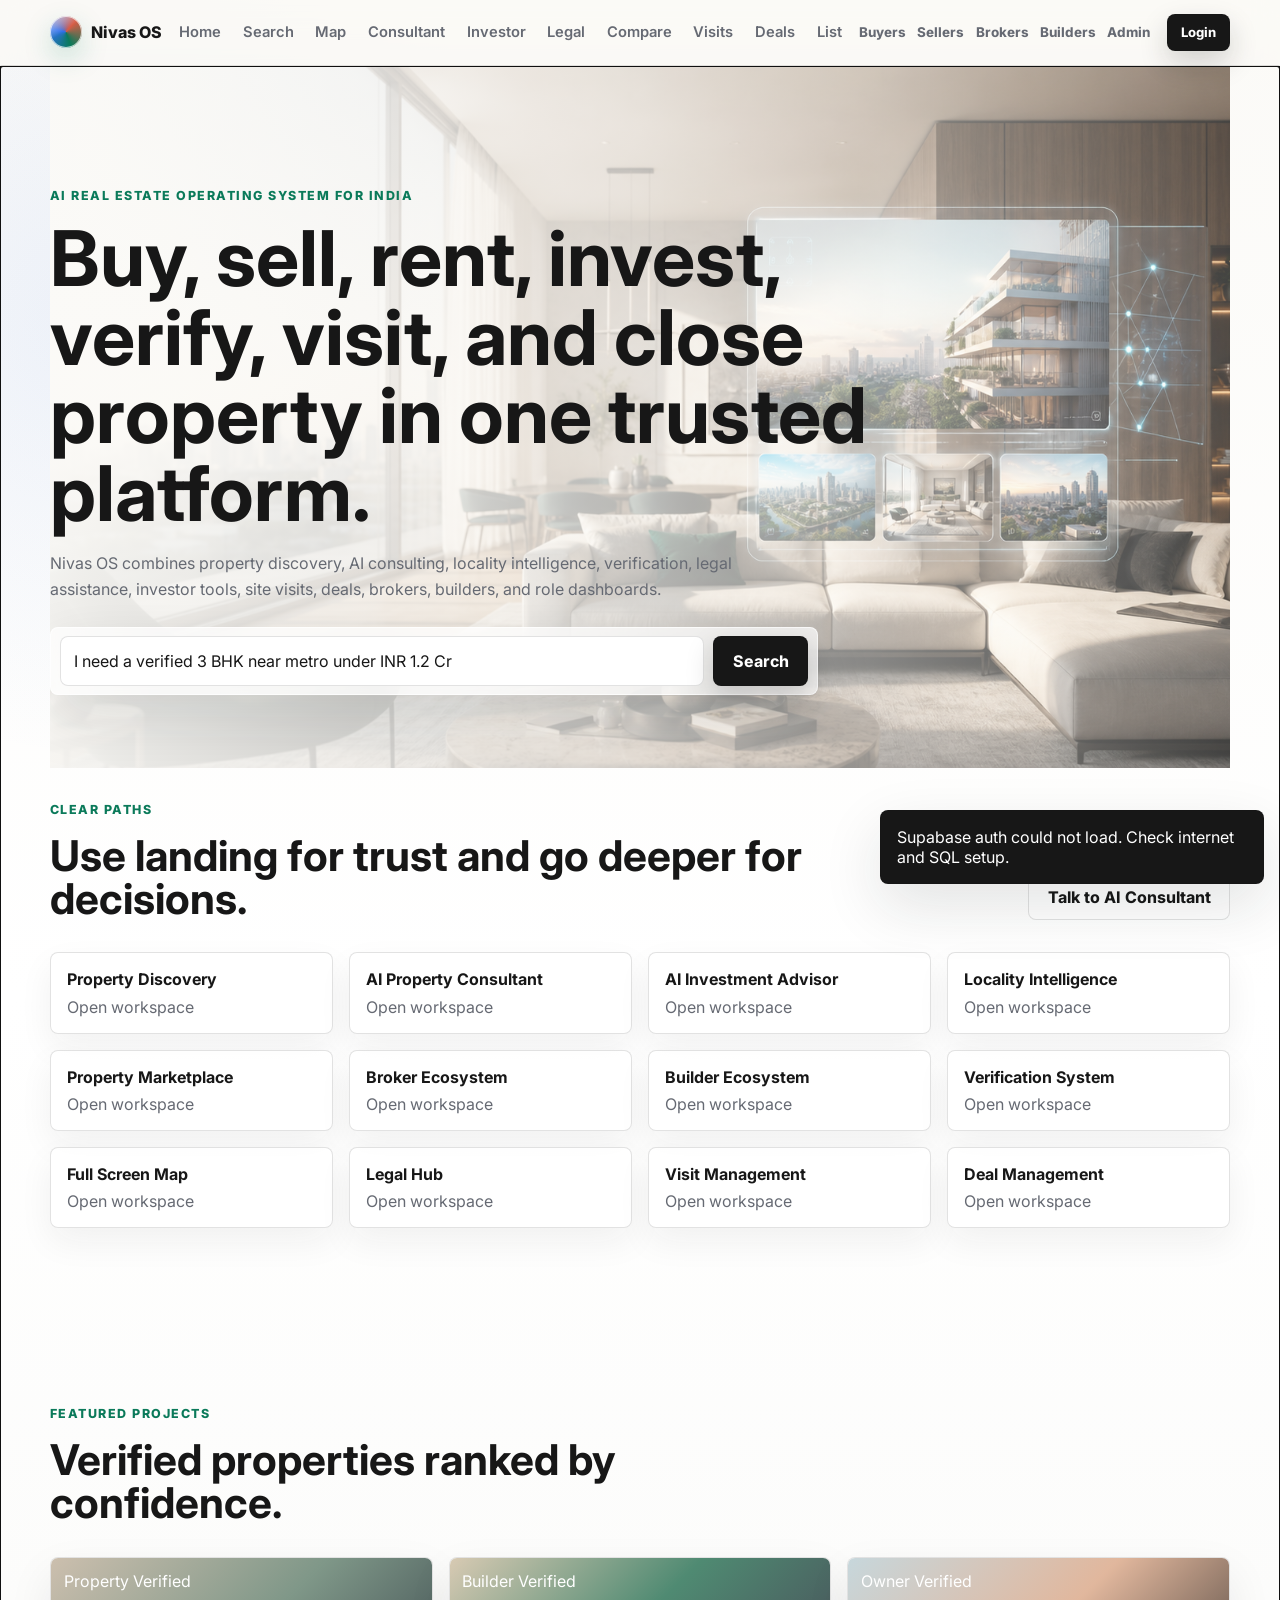
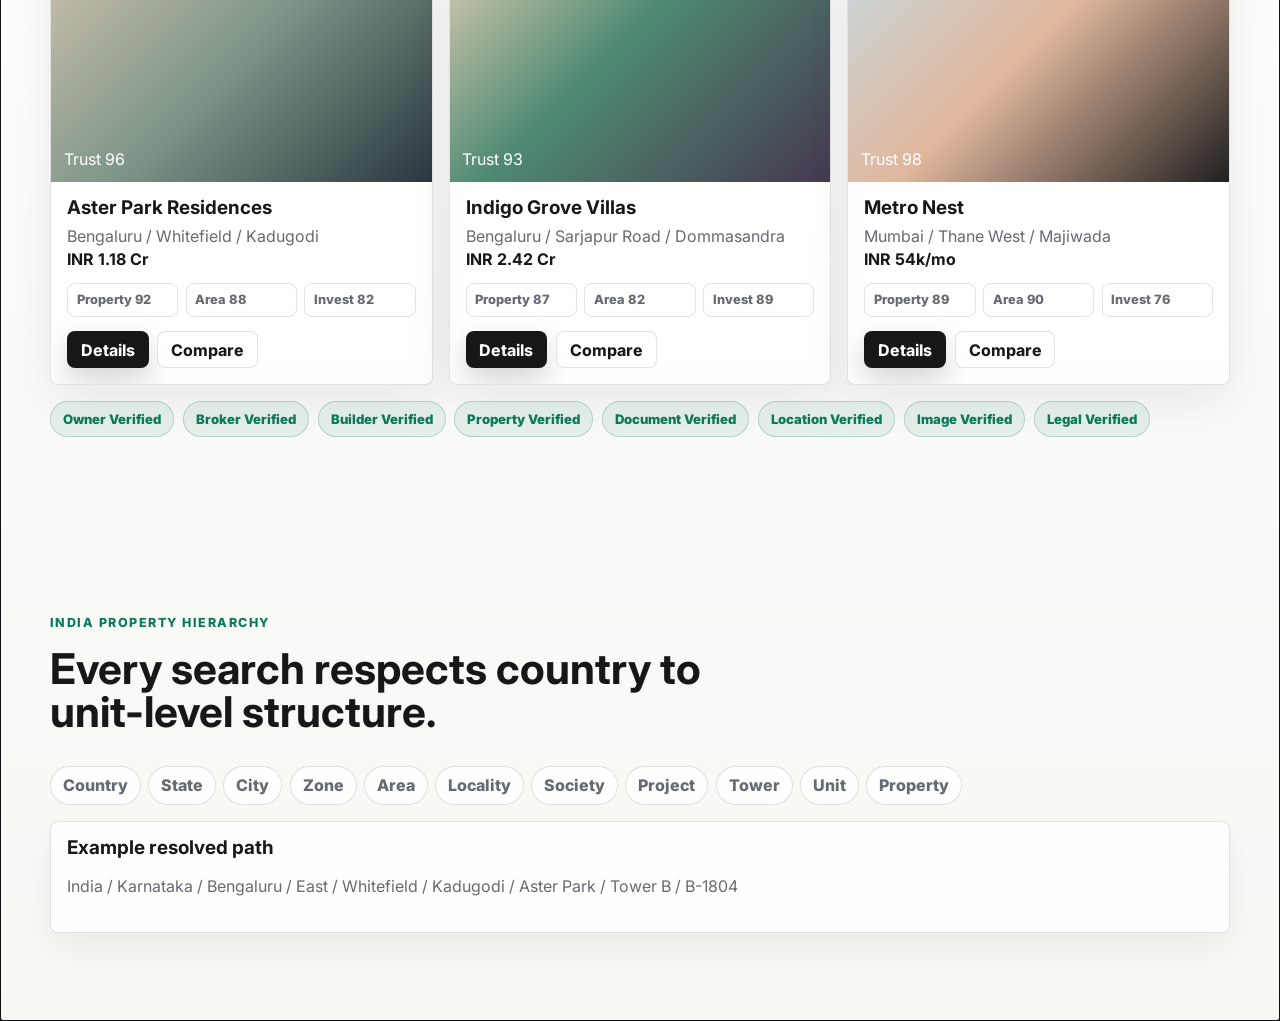
==== index.html @ 0a519613 "Build Nivas OS MVP" ====
<!doctype html>
<html lang="en">
  <head>
    <meta charset="UTF-8" />
    <meta name="viewport" content="width=device-width, initial-scale=1.0" />
    <meta
      name="description"
      content="Nivas OS is an AI-powered real estate operating system for India covering discovery, consulting, investment, verification, legal, visits, and deals."
    />
    <title>Nivas OS | AI Real Estate Operating System</title>
    <link rel="preconnect" href="https://fonts.googleapis.com" />
    <link rel="preconnect" href="https://fonts.gstatic.com" crossorigin />
    <link
      href="https://fonts.googleapis.com/css2?family=Inter:wght@400;500;600;700;800&display=swap"
      rel="stylesheet"
    />
    <link rel="stylesheet" href="/styles.css" />
  </head>
  <body>
    <a class="skip-link" href="#app">Skip to content</a>
    <div id="shell"></div>
    <main id="app" tabindex="-1"></main>
    <div id="drawer-root"></div>
    <script src="/app.js"></script>
  </body>
</html>
---- styles.css ----
:root {
  color-scheme: light;
  --ink: #171717;
  --muted: #666a73;
  --soft: #f6f4ef;
  --panel: rgba(255, 255, 255, 0.88);
  --line: rgba(23, 23, 23, 0.12);
  --line-strong: rgba(23, 23, 23, 0.2);
  --emerald: #0b7a5a;
  --blue: #2f6fed;
  --coral: #d95c45;
  --gold: #aa7a23;
  --plum: #6b5278;
  --shadow: 0 22px 60px rgba(27, 30, 37, 0.12);
  --radius: 8px;
  --max: 1180px;
}

* {
  box-sizing: border-box;
}

html {
  scroll-behavior: smooth;
}

body {
  margin: 0;
  font-family: Inter, ui-sans-serif, system-ui, -apple-system, BlinkMacSystemFont, "Segoe UI", sans-serif;
  color: var(--ink);
  background:
    radial-gradient(circle at 8% 12%, rgba(47, 111, 237, 0.08), transparent 28rem),
    linear-gradient(180deg, #fbfaf7 0%, #ffffff 38%, #f7f7f4 100%);
}

body.drawer-open {
  overflow: hidden;
}

button,
input,
textarea {
  font: inherit;
}

button,
a {
  -webkit-tap-highlight-color: transparent;
}

button {
  cursor: pointer;
}

a {
  color: inherit;
  text-decoration: none;
}

img {
  display: block;
  max-width: 100%;
}

.skip-link {
  position: fixed;
  left: 1rem;
  top: 1rem;
  z-index: 100;
  transform: translateY(-160%);
  background: var(--ink);
  color: #fff;
  padding: 0.75rem 1rem;
  border-radius: var(--radius);
}

.skip-link:focus {
  transform: translateY(0);
}

.site-header {
  position: sticky;
  top: 0;
  z-index: 50;
  display: flex;
  align-items: center;
  justify-content: space-between;
  gap: 1rem;
  padding: 0.85rem max(1.25rem, calc((100% - var(--max)) / 2));
  backdrop-filter: blur(20px);
  background: rgba(251, 250, 247, 0.78);
  border-bottom: 1px solid transparent;
  transition: border-color 180ms ease, background 180ms ease;
}

.site-header[data-elevated="true"] {
  border-bottom-color: var(--line);
  background: rgba(251, 250, 247, 0.94);
}

.brand {
  display: inline-flex;
  align-items: center;
  gap: 0.55rem;
  font-weight: 800;
  letter-spacing: 0;
}

.brand-mark {
  width: 2rem;
  height: 2rem;
  border-radius: 50%;
  background:
    linear-gradient(145deg, rgba(255, 255, 255, 0.7), transparent 46%),
    conic-gradient(from 160deg, var(--emerald), var(--blue), var(--coral), var(--emerald));
  box-shadow: inset 0 0 0 1px rgba(255, 255, 255, 0.7), 0 10px 28px rgba(11, 122, 90, 0.22);
}

.nav-links {
  display: flex;
  align-items: center;
  gap: 1.35rem;
  color: var(--muted);
  font-size: 0.92rem;
  font-weight: 600;
}

.nav-links a {
  transition: color 160ms ease;
}

.nav-links a:hover,
.nav-links a:focus-visible {
  color: var(--ink);
}

.header-actions {
  display: flex;
  align-items: center;
  gap: 0.65rem;
}

.button,
.icon-button,
.segmented button,
.role-tabs button,
.search-chips button {
  border: 1px solid var(--line);
  transition: transform 160ms ease, box-shadow 160ms ease, border-color 160ms ease, background 160ms ease;
}

.button {
  display: inline-flex;
  align-items: center;
  justify-content: center;
  min-height: 2.9rem;
  padding: 0 1.15rem;
  border-radius: var(--radius);
  background: var(--ink);
  color: #fff;
  font-weight: 750;
  white-space: nowrap;
  box-shadow: 0 12px 28px rgba(23, 23, 23, 0.18);
}

.button:hover,
.button:focus-visible {
  transform: translateY(-1px);
  box-shadow: 0 16px 36px rgba(23, 23, 23, 0.22);
}

.button.ghost {
  background: rgba(255, 255, 255, 0.72);
  color: var(--ink);
  box-shadow: none;
}

.button.compact {
  min-height: 2.45rem;
  padding-inline: 0.9rem;
}

.icon-button {
  display: inline-grid;
  place-items: center;
  width: 2.45rem;
  height: 2.45rem;
  border-radius: 50%;
  background: rgba(255, 255, 255, 0.72);
  color: var(--ink);
  font-size: 1.2rem;
}

.icon-button:hover,
.icon-button:focus-visible {
  border-color: var(--line-strong);
  transform: translateY(-1px);
}

.hero {
  position: relative;
  min-height: 82vh;
  display: flex;
  align-items: center;
  overflow: hidden;
  isolation: isolate;
  padding: 6rem max(1.25rem, calc((100% - var(--max)) / 2)) 4rem;
}

.hero-image,
.hero-overlay {
  position: absolute;
  inset: 0;
  width: 100%;
  height: 100%;
}

.hero-image {
  object-fit: cover;
  z-index: -3;
}

.hero-overlay {
  z-index: -2;
  background:
    linear-gradient(90deg, rgba(251, 250, 247, 0.94) 0%, rgba(251, 250, 247, 0.84) 34%, rgba(251, 250, 247, 0.38) 66%, rgba(251, 250, 247, 0.18) 100%),
    linear-gradient(180deg, rgba(251, 250, 247, 0.25), rgba(251, 250, 247, 0.84));
}

.hero-content {
  width: min(48rem, 100%);
}

.eyebrow {
  margin: 0 0 0.85rem;
  color: var(--emerald);
  font-size: 0.78rem;
  font-weight: 800;
  letter-spacing: 0.12em;
  text-transform: uppercase;
}

h1,
h2,
h3,
p {
  letter-spacing: 0;
}

h1,
h2,
h3 {
  margin: 0;
  line-height: 1.02;
}

h1 {
  max-width: 46rem;
  font-size: 4.65rem;
}

h2 {
  font-size: 2.65rem;
}

h3 {
  font-size: 1.18rem;
}

p {
  line-height: 1.65;
}

.hero-copy {
  max-width: 39rem;
  margin: 1.35rem 0 1.7rem;
  color: #3e4148;
  font-size: 1.12rem;
}

.hero-search {
  width: min(46rem, 100%);
  padding: 0.55rem;
  border: 1px solid rgba(255, 255, 255, 0.74);
  border-radius: var(--radius);
  background: rgba(255, 255, 255, 0.62);
  box-shadow: var(--shadow);
  backdrop-filter: blur(18px);
}

.hero-search label,
.prompt-row label,
.newsletter-form label {
  display: block;
  margin: 0 0 0.45rem;
  color: var(--muted);
  font-size: 0.78rem;
  font-weight: 800;
  text-transform: uppercase;
  letter-spacing: 0.08em;
}

.query-shell {
  display: grid;
  grid-template-columns: auto 1fr auto;
  align-items: center;
  gap: 0.75rem;
  padding: 0.4rem 0.4rem 0.4rem 0.8rem;
  border-radius: calc(var(--radius) - 2px);
  background: rgba(255, 255, 255, 0.9);
}

.query-shell input,
.newsletter-form input {
  width: 100%;
  border: 0;
  outline: 0;
  background: transparent;
  color: var(--ink);
}

.hero-metrics {
  display: flex;
  flex-wrap: wrap;
  gap: 0.75rem;
  margin-top: 1rem;
}

.hero-metrics span {
  padding: 0.58rem 0.72rem;
  border-radius: var(--radius);
  background: rgba(255, 255, 255, 0.68);
  color: var(--muted);
  font-size: 0.88rem;
  backdrop-filter: blur(12px);
}

.hero-metrics strong {
  color: var(--ink);
}

.location-picker,
.place-shortcuts {
  display: flex;
  flex-wrap: wrap;
  gap: 0.45rem;
}

.location-picker {
  margin-bottom: 0.55rem;
}

.place-shortcuts {
  margin-top: 0.8rem;
}

.location-picker button,
.place-shortcuts button,
.city-grid button {
  border: 1px solid var(--line);
  border-radius: 999px;
  background: rgba(255, 255, 255, 0.76);
  color: var(--muted);
  min-height: 2.2rem;
  padding: 0.45rem 0.7rem;
  font-weight: 800;
  transition: background 160ms ease, color 160ms ease, border-color 160ms ease, transform 160ms ease;
}

.location-picker button.active,
.location-picker button:hover,
.location-picker button:focus-visible,
.place-shortcuts button:hover,
.place-shortcuts button:focus-visible,
.city-grid button:hover,
.city-grid button:focus-visible {
  background: var(--ink);
  color: #fff;
  border-color: var(--ink);
  transform: translateY(-1px);
}

.section {
  width: min(var(--max), calc(100% - 2.5rem));
  margin: 0 auto;
  padding: 5.5rem 0;
}

.section-heading {
  max-width: 46rem;
  margin-bottom: 2rem;
}

.section-heading p:not(.eyebrow) {
  color: var(--muted);
  margin: 1rem 0 0;
}

.section-heading.split {
  max-width: none;
  display: flex;
  align-items: end;
  justify-content: space-between;
  gap: 2rem;
}

.section-heading.split > p {
  max-width: 29rem;
}

.ai-workspace,
.map-layout,
.faq-news {
  display: grid;
  grid-template-columns: minmax(0, 1.15fr) minmax(20rem, 0.85fr);
  gap: 1rem;
}

.ai-panel,
.ai-answer,
.score-panel,
.layer-panel,
.newsletter,
.faq,
.role-board {
  border: 1px solid var(--line);
  border-radius: var(--radius);
  background: var(--panel);
  box-shadow: 0 18px 45px rgba(27, 30, 37, 0.08);
  backdrop-filter: blur(18px);
}

.ai-panel {
  padding: 1rem;
}

.prompt-row textarea {
  width: 100%;
  resize: vertical;
  min-height: 8rem;
  border: 1px solid var(--line);
  border-radius: var(--radius);
  background: #fff;
  color: var(--ink);
  padding: 1rem;
  outline: 0;
}

.prompt-row textarea:focus,
.query-shell:focus-within,
.newsletter-form div:focus-within {
  box-shadow: 0 0 0 4px rgba(47, 111, 237, 0.14);
  border-color: rgba(47, 111, 237, 0.46);
}

.prompt-actions,
.search-chips {
  display: flex;
  flex-wrap: wrap;
  gap: 0.65rem;
  margin-top: 0.8rem;
}

.search-chips button {
  border-radius: 999px;
  background: #fff;
  color: var(--muted);
  padding: 0.55rem 0.8rem;
  font-weight: 700;
}

.search-chips button:hover,
.search-chips button:focus-visible {
  color: var(--ink);
  border-color: var(--line-strong);
}

.ai-answer {
  padding: 1.35rem;
  display: flex;
  flex-direction: column;
  justify-content: space-between;
}

.ai-label {
  margin: 0 0 1rem;
  color: var(--blue);
  font-weight: 800;
  font-size: 0.78rem;
  text-transform: uppercase;
}

.ai-answer p:not(.ai-label) {
  color: var(--muted);
}

.confidence-grid,
.property-scores,
.drawer-metrics {
  display: grid;
  grid-template-columns: repeat(3, 1fr);
  gap: 0.6rem;
}

.confidence-grid span,
.property-scores span,
.drawer-metrics span {
  display: grid;
  gap: 0.15rem;
  padding: 0.75rem;
  border: 1px solid var(--line);
  border-radius: var(--radius);
  background: rgba(255, 255, 255, 0.72);
  color: var(--muted);
  font-size: 0.82rem;
}

.confidence-grid strong,
.property-scores strong,
.drawer-metrics strong {
  color: var(--ink);
  font-size: 1.2rem;
}

.segmented,
.role-tabs {
  display: flex;
  flex-wrap: wrap;
  gap: 0.35rem;
  padding: 0.35rem;
  border: 1px solid var(--line);
  border-radius: var(--radius);
  background: rgba(255, 255, 255, 0.7);
}

.segmented button,
.role-tabs button {
  border: 0;
  border-radius: calc(var(--radius) - 2px);
  background: transparent;
  color: var(--muted);
  padding: 0.6rem 0.85rem;
  font-weight: 800;
}

.segmented button.active,
.role-tabs button.active {
  background: var(--ink);
  color: #fff;
}

.property-grid {
  display: grid;
  grid-template-columns: repeat(3, minmax(0, 1fr));
  gap: 1rem;
}

.property-card {
  border: 1px solid var(--line);
  border-radius: var(--radius);
  background: rgba(255, 255, 255, 0.82);
  box-shadow: 0 18px 45px rgba(27, 30, 37, 0.08);
  overflow: hidden;
  transition: transform 180ms ease, box-shadow 180ms ease, border-color 180ms ease;
}

.property-card:hover,
.property-card:focus-within {
  transform: translateY(-3px);
  border-color: rgba(11, 122, 90, 0.32);
  box-shadow: 0 26px 70px rgba(27, 30, 37, 0.13);
}

.property-media {
  min-height: 14rem;
  display: flex;
  flex-direction: column;
  justify-content: space-between;
  padding: 0.8rem;
  color: #fff;
  background:
    linear-gradient(145deg, rgba(23, 23, 23, 0.32), rgba(23, 23, 23, 0.08)),
    var(--media);
  background-size: cover;
  background-position: center;
}

.badge-row,
.property-actions {
  display: flex;
  flex-wrap: wrap;
  gap: 0.45rem;
}

.badge {
  display: inline-flex;
  align-items: center;
  min-height: 1.7rem;
  padding: 0.25rem 0.55rem;
  border-radius: 999px;
  background: rgba(255, 255, 255, 0.84);
  color: var(--ink);
  font-size: 0.72rem;
  font-weight: 800;
}

.property-body {
  padding: 1rem;
}

.property-title {
  display: flex;
  justify-content: space-between;
  gap: 0.75rem;
  align-items: flex-start;
}

.property-title p,
.property-body > p {
  margin: 0.35rem 0 0;
  color: var(--muted);
}

.property-title strong {
  white-space: nowrap;
}

.property-scores {
  margin: 0.9rem 0;
}

.property-actions button {
  flex: 1;
  min-width: 7rem;
}

.mini-button {
  min-height: 2.35rem;
  border: 1px solid var(--line);
  border-radius: var(--radius);
  background: #fff;
  color: var(--ink);
  font-weight: 800;
}

.mini-button.primary {
  background: var(--ink);
  color: #fff;
}

.intelligence-band {
  width: 100%;
  max-width: none;
  padding-inline: max(1.25rem, calc((100% - var(--max)) / 2));
  background: linear-gradient(135deg, #f7f1e7, #eef6f1 48%, #f8f8fb);
}

.intelligence-grid {
  display: grid;
  grid-template-columns: 0.8fr 1.2fr;
  gap: 1rem;
}

.score-panel {
  padding: 1.25rem;
}

.ring {
  width: 10rem;
  height: 10rem;
  display: grid;
  place-items: center;
  margin-bottom: 1rem;
  border-radius: 50%;
  background:
    radial-gradient(circle at center, #fff 0 58%, transparent 59%),
    conic-gradient(var(--emerald) 0 91%, rgba(23, 23, 23, 0.1) 91% 100%);
}

.ring span {
  font-size: 2.5rem;
  font-weight: 850;
}

.ring small {
  margin-top: -3.3rem;
  color: var(--muted);
  font-weight: 700;
}

.score-panel p {
  color: var(--muted);
}

.signal-grid {
  display: grid;
  grid-template-columns: repeat(3, 1fr);
  gap: 0.75rem;
}

.signal {
  min-height: 8rem;
  padding: 1rem;
  border: 1px solid var(--line);
  border-radius: var(--radius);
  background: rgba(255, 255, 255, 0.76);
}

.signal span {
  color: var(--muted);
  font-size: 0.82rem;
  font-weight: 800;
}

.signal strong {
  display: block;
  margin: 0.4rem 0;
  font-size: 1.85rem;
}

.signal small {
  color: var(--muted);
  line-height: 1.45;
}

.map-canvas {
  position: relative;
  min-height: 31rem;
  overflow: hidden;
  border: 1px solid var(--line);
  border-radius: var(--radius);
  background:
    linear-gradient(90deg, rgba(23, 23, 23, 0.08) 1px, transparent 1px) 0 0 / 4rem 4rem,
    linear-gradient(rgba(23, 23, 23, 0.08) 1px, transparent 1px) 0 0 / 4rem 4rem,
    linear-gradient(135deg, #e8eee8, #f9f4e8);
}

.heat {
  position: absolute;
  border-radius: 50%;
  filter: blur(18px);
  opacity: 0.72;
}

.heat-a {
  width: 15rem;
  height: 15rem;
  left: 12%;
  top: 18%;
  background: rgba(47, 111, 237, 0.28);
}

.heat-b {
  width: 18rem;
  height: 18rem;
  right: 10%;
  top: 28%;
  background: rgba(11, 122, 90, 0.28);
}

.heat-c {
  width: 11rem;
  height: 11rem;
  left: 42%;
  bottom: 7%;
  background: rgba(217, 92, 69, 0.22);
}

.map-pin {
  position: absolute;
  left: var(--x);
  top: var(--y);
  transform: translate(-50%, -50%);
  z-index: 3;
  border: 1px solid rgba(255, 255, 255, 0.8);
  border-radius: 999px;
  background: rgba(23, 23, 23, 0.86);
  color: #fff;
  padding: 0.55rem 0.75rem;
  font-weight: 850;
  box-shadow: 0 14px 34px rgba(23, 23, 23, 0.2);
}

.map-pin.active {
  background: var(--emerald);
}

.map-line {
  position: absolute;
  height: 0.34rem;
  border-radius: 999px;
  background: rgba(23, 23, 23, 0.2);
  transform-origin: left center;
}

.line-one {
  width: 62%;
  left: 8%;
  top: 44%;
  transform: rotate(-12deg);
}

.line-two {
  width: 46%;
  left: 36%;
  top: 66%;
  transform: rotate(18deg);
}

.layer-panel {
  padding: 1rem;
}

.layer-toggle {
  display: flex;
  align-items: center;
  justify-content: space-between;
  gap: 0.8rem;
  width: 100%;
  min-height: 3.3rem;
  margin-bottom: 0.6rem;
  border: 1px solid var(--line);
  border-radius: var(--radius);
  background: #fff;
  padding: 0.6rem 0.75rem;
  color: var(--ink);
  text-align: left;
  font-weight: 800;
}

.layer-toggle span:last-child {
  color: var(--muted);
  font-size: 0.8rem;
}

.layer-toggle.active {
  border-color: rgba(11, 122, 90, 0.34);
  background: rgba(11, 122, 90, 0.08);
}

.insight-grid,
.trust-grid,
.story-grid,
.category-grid,
.opportunity-grid,
.builder-grid,
.difference-grid,
.location-grid,
.why-grid,
.indicator-grid,
.feature-cloud,
.workflow-grid,
.state-grid,
.detail-grid,
.investor-grid,
.city-grid {
  display: grid;
  gap: 1rem;
}

.insight-grid {
  grid-template-columns: repeat(4, 1fr);
}

.location-grid,
.why-grid,
.indicator-grid {
  grid-template-columns: repeat(4, 1fr);
}

.feature-cloud {
  grid-template-columns: repeat(3, 1fr);
}

.workflow-grid {
  grid-template-columns: repeat(4, 1fr);
}

.state-grid {
  grid-template-columns: repeat(3, 1fr);
}

.detail-grid {
  grid-template-columns: repeat(3, 1fr);
}

.investor-grid {
  grid-template-columns: repeat(4, 1fr);
  margin-top: 1rem;
}

.city-grid {
  grid-template-columns: repeat(3, 1fr);
}

.insight-tile,
.trust-grid article,
.story-grid figure,
.category-grid article,
.opportunity-grid article,
.builder-grid article,
.difference-grid article,
.location-grid article,
.why-grid article,
.indicator-grid article,
.feature-cloud article,
.workflow-grid article,
.state-grid article,
.detail-grid article,
.investor-grid article,
.city-grid article {
  margin: 0;
  border: 1px solid var(--line);
  border-radius: var(--radius);
  background: rgba(255, 255, 255, 0.82);
  padding: 1rem;
  box-shadow: 0 14px 34px rgba(27, 30, 37, 0.06);
}

.insight-tile span,
.opportunity-grid span,
.difference-grid span,
.location-grid span,
.indicator-grid span {
  color: var(--muted);
  font-size: 0.8rem;
  font-weight: 800;
  text-transform: uppercase;
}

.insight-tile strong,
.opportunity-grid strong,
.location-grid strong {
  display: block;
  margin: 0.5rem 0;
  font-size: 2rem;
}

.insight-tile p,
.trust-grid p,
.opportunity-grid p,
.builder-grid p,
.difference-grid p,
.location-grid p,
.why-grid p,
.indicator-grid p,
.feature-cloud span,
.workflow-grid li,
.state-grid p,
.detail-grid span,
.investor-grid span,
.city-grid p {
  color: var(--muted);
  margin-bottom: 0;
}

.feature-cloud article,
.detail-grid article,
.investor-grid article,
.city-grid article {
  display: grid;
  gap: 0.45rem;
}

.city-grid span {
  color: var(--emerald);
  font-size: 0.78rem;
  font-weight: 850;
  letter-spacing: 0.08em;
  text-transform: uppercase;
}

.city-grid strong {
  font-size: 1.2rem;
}

.city-grid button {
  width: fit-content;
  border-radius: var(--radius);
  background: #fff;
}

.workflow-grid h3 {
  margin-bottom: 0.8rem;
}

.workflow-grid ul {
  margin: 0;
  padding-left: 1.1rem;
}

.workflow-grid li {
  margin: 0.45rem 0;
  line-height: 1.45;
}

.indicator-grid strong {
  display: block;
  margin: 0.45rem 0;
  font-size: 1.2rem;
}

.decision-states {
  width: 100%;
  max-width: none;
  padding-inline: max(1.25rem, calc((100% - var(--max)) / 2));
  background: linear-gradient(135deg, #f8faf7, #eef3f6);
}

.skeleton-screen {
  display: grid;
  gap: 0.5rem;
  margin-bottom: 1rem;
}

.skeleton-screen span {
  display: block;
  height: 0.8rem;
  border-radius: 999px;
  background: linear-gradient(90deg, rgba(23, 23, 23, 0.08), rgba(23, 23, 23, 0.16), rgba(23, 23, 23, 0.08));
  background-size: 220% 100%;
  animation: shimmer 1.5s infinite linear;
}

.skeleton-screen span:nth-child(1) {
  width: 88%;
}

.skeleton-screen span:nth-child(2) {
  width: 64%;
}

.skeleton-screen span:nth-child(3) {
  width: 76%;
}

.empty-state {
  display: grid;
  place-items: center;
  min-height: 5rem;
  margin-bottom: 1rem;
  border: 1px dashed var(--line-strong);
  border-radius: var(--radius);
  color: var(--muted);
  font-weight: 850;
  background: rgba(255, 255, 255, 0.58);
}

.pulse-state {
  width: 4.5rem;
  height: 4.5rem;
  margin-bottom: 1rem;
  border-radius: 50%;
  background: rgba(11, 122, 90, 0.12);
  box-shadow: 0 0 0 0 rgba(11, 122, 90, 0.28);
  animation: pulse 1.8s infinite;
}

@keyframes shimmer {
  to {
    background-position: -220% 0;
  }
}

@keyframes pulse {
  70% {
    box-shadow: 0 0 0 1.1rem rgba(11, 122, 90, 0);
  }
  100% {
    box-shadow: 0 0 0 0 rgba(11, 122, 90, 0);
  }
}

.compare-table {
  overflow: auto;
  border: 1px solid var(--line);
  border-radius: var(--radius);
  background: rgba(255, 255, 255, 0.82);
}

.compare-row {
  display: grid;
  grid-template-columns: 12rem repeat(3, minmax(14rem, 1fr));
  min-width: 58rem;
  border-bottom: 1px solid var(--line);
}

.compare-row:last-child {
  border-bottom: 0;
}

.compare-cell {
  padding: 0.9rem;
  border-right: 1px solid var(--line);
}

.compare-cell:last-child {
  border-right: 0;
}

.compare-cell.label {
  background: rgba(246, 244, 239, 0.78);
  color: var(--muted);
  font-weight: 850;
}

.role-tabs {
  width: fit-content;
  margin-bottom: 1rem;
}

.role-board {
  padding: 1rem;
}

.role-metrics {
  display: grid;
  grid-template-columns: repeat(4, 1fr);
  gap: 0.8rem;
  margin-bottom: 1rem;
}

.role-metrics span {
  display: grid;
  gap: 0.25rem;
  border: 1px solid var(--line);
  border-radius: var(--radius);
  background: #fff;
  padding: 0.85rem;
  color: var(--muted);
  font-size: 0.82rem;
}

.role-metrics strong {
  color: var(--ink);
  font-size: 1.4rem;
}

.role-actions {
  display: grid;
  grid-template-columns: repeat(3, 1fr);
  gap: 0.8rem;
}

.role-actions article {
  border: 1px solid var(--line);
  border-radius: var(--radius);
  background: #fff;
  padding: 1rem;
}

.role-actions p {
  color: var(--muted);
  margin-bottom: 0;
}

.trust-grid {
  grid-template-columns: repeat(3, 1fr);
}

.mini-icon {
  display: grid;
  place-items: center;
  width: 2.2rem;
  height: 2.2rem;
  border-radius: 50%;
  margin-bottom: 0.8rem;
  background: rgba(11, 122, 90, 0.1);
  color: var(--emerald);
  font-weight: 900;
}

.story-band {
  width: 100%;
  max-width: none;
  padding-inline: max(1.25rem, calc((100% - var(--max)) / 2));
  background: #171717;
  color: #fff;
}

.story-band .eyebrow {
  color: #9be0c2;
}

.story-grid {
  grid-template-columns: repeat(2, 1fr);
}

.story-grid figure {
  background: rgba(255, 255, 255, 0.08);
  border-color: rgba(255, 255, 255, 0.14);
}

blockquote {
  margin: 0;
  font-size: 1.25rem;
  line-height: 1.55;
}

figcaption {
  margin-top: 1rem;
  color: rgba(255, 255, 255, 0.65);
}

.category-grid {
  grid-template-columns: repeat(3, 1fr);
}

.category-grid article {
  display: grid;
  gap: 0.45rem;
}

.category-grid span {
  color: var(--muted);
}

.opportunity-grid {
  grid-template-columns: repeat(3, 1fr);
}

.builder-grid,
.difference-grid {
  grid-template-columns: repeat(2, 1fr);
}

.bar {
  height: 0.55rem;
  overflow: hidden;
  border-radius: 999px;
  background: rgba(23, 23, 23, 0.09);
}

.bar span {
  display: block;
  height: 100%;
  border-radius: inherit;
  background: linear-gradient(90deg, var(--emerald), var(--blue));
}

.faq,
.newsletter {
  padding: 1.2rem;
}

details {
  border-top: 1px solid var(--line);
  padding: 1rem 0;
}

summary {
  cursor: pointer;
  font-weight: 850;
}

details p {
  color: var(--muted);
}

.newsletter-form div {
  display: grid;
  grid-template-columns: 1fr auto;
  align-items: center;
  gap: 0.6rem;
  padding: 0.45rem;
  border: 1px solid var(--line);
  border-radius: var(--radius);
  background: #fff;
}

.footer {
  display: flex;
  justify-content: space-between;
  gap: 2rem;
  width: min(var(--max), calc(100% - 2.5rem));
  margin: 0 auto;
  padding: 3rem 0;
  border-top: 1px solid var(--line);
}

.footer p,
.footer-links {
  color: var(--muted);
}

.footer-links {
  display: flex;
  gap: 1rem;
  flex-wrap: wrap;
  font-weight: 700;
}

.detail-drawer {
  position: fixed;
  inset: 0;
  z-index: 90;
  display: none;
  justify-content: flex-end;
  background: rgba(23, 23, 23, 0.34);
  backdrop-filter: blur(8px);
}

.detail-drawer.open {
  display: flex;
}

.drawer-panel {
  width: min(44rem, 100%);
  height: 100%;
  overflow-y: auto;
  background: #fbfaf7;
  box-shadow: -26px 0 60px rgba(23, 23, 23, 0.18);
  padding: 1rem;
  animation: drawerIn 220ms ease both;
}

.drawer-close {
  position: sticky;
  top: 0.5rem;
  z-index: 2;
  margin-left: auto;
}

.drawer-hero {
  min-height: 16rem;
  border-radius: var(--radius);
  background:
    linear-gradient(145deg, rgba(23, 23, 23, 0.38), rgba(23, 23, 23, 0.08)),
    var(--media);
  background-size: cover;
  background-position: center;
}

.drawer-section {
  border: 1px solid var(--line);
  border-radius: var(--radius);
  background: rgba(255, 255, 255, 0.82);
  padding: 1rem;
  margin-top: 0.85rem;
}

.drawer-section p,
.drawer-section li {
  color: var(--muted);
}

.drawer-section ul {
  padding-left: 1.1rem;
  margin-bottom: 0;
}

/* Multi-page operating system shell */
.role-nav {
  display: flex;
  align-items: center;
  gap: 0.7rem;
  color: var(--muted);
  font-size: 0.84rem;
  font-weight: 750;
}

.nav-links a.active,
.role-nav a.active {
  color: var(--ink);
}

.page-hero,
.landing-hero {
  width: min(var(--max), calc(100% - 2.5rem));
  margin: 0 auto;
  padding: 5rem 0 2rem;
}

.page-hero {
  display: grid;
  grid-template-columns: minmax(0, 1fr) auto;
  align-items: end;
  gap: 2rem;
}

.page-hero h1,
.landing-copy h1 {
  max-width: 58rem;
  font-size: clamp(2.4rem, 6vw, 4.8rem);
}

.page-hero p:not(.eyebrow),
.landing-copy p:not(.eyebrow) {
  max-width: 46rem;
  color: var(--muted);
}

.hero-actions {
  display: flex;
  flex-wrap: wrap;
  gap: 0.7rem;
}

.landing-hero {
  position: relative;
  min-height: 78vh;
  display: grid;
  align-items: center;
  overflow: hidden;
}

.landing-hero img {
  position: absolute;
  inset: 0;
  z-index: -2;
  width: 100%;
  height: 100%;
  object-fit: cover;
  border-radius: 0;
}

.landing-hero::after {
  content: "";
  position: absolute;
  inset: 0;
  z-index: -1;
  background: linear-gradient(90deg, rgba(251, 250, 247, 0.96), rgba(251, 250, 247, 0.72), rgba(251, 250, 247, 0.26));
}

.landing-copy {
  max-width: 58rem;
}

.ai-search {
  display: grid;
  grid-template-columns: 1fr auto;
  gap: 0.6rem;
  max-width: 48rem;
  margin-top: 1.5rem;
  padding: 0.55rem;
  border: 1px solid rgba(255, 255, 255, 0.7);
  border-radius: var(--radius);
  background: rgba(255, 255, 255, 0.72);
  box-shadow: var(--shadow);
  backdrop-filter: blur(18px);
}

.ai-search input,
.filter-grid select,
.chat-panel textarea {
  width: 100%;
  border: 1px solid var(--line);
  border-radius: var(--radius);
  background: #fff;
  color: var(--ink);
  padding: 0.85rem;
  outline: 0;
}

.button.small {
  min-height: 2.35rem;
  padding-inline: 0.8rem;
}

.compact-section {
  padding-top: 2rem;
}

.module-grid,
.metric-grid,
.score-grid,
.filter-grid,
.board-grid,
.checklist-grid {
  display: grid;
  gap: 1rem;
}

.module-grid {
  grid-template-columns: repeat(4, 1fr);
}

.module-grid.two {
  grid-template-columns: repeat(3, 1fr);
}

.metric-grid {
  grid-template-columns: repeat(4, 1fr);
  margin-bottom: 1rem;
}

.score-grid {
  grid-template-columns: repeat(3, 1fr);
  margin-top: 1rem;
}

.filter-grid {
  grid-template-columns: repeat(5, 1fr);
  margin-bottom: 1rem;
}

.board-grid,
.checklist-grid {
  grid-template-columns: repeat(3, 1fr);
}

.module-card,
.metric-grid article,
.score-grid article,
.board-grid article,
.checklist-grid article,
.panel {
  border: 1px solid var(--line);
  border-radius: var(--radius);
  background: rgba(255, 255, 255, 0.82);
  padding: 1rem;
  box-shadow: 0 14px 34px rgba(27, 30, 37, 0.06);
}

.module-card {
  display: grid;
  gap: 0.45rem;
}

.module-card span,
.metric-grid span,
.score-grid p,
.board-grid p,
.checklist-grid p,
.panel p,
.filter-grid label {
  color: var(--muted);
}

.metric-grid strong,
.score-grid strong {
  display: block;
  color: var(--ink);
  font-size: 1.65rem;
}

.hierarchy-chain {
  display: flex;
  flex-wrap: wrap;
  gap: 0.45rem;
  margin-bottom: 1rem;
}

.hierarchy-chain span,
.recommendation-strip button {
  border: 1px solid var(--line);
  border-radius: 999px;
  background: rgba(255, 255, 255, 0.78);
  color: var(--muted);
  padding: 0.55rem 0.75rem;
  font-weight: 800;
}

.filter-grid label {
  display: grid;
  gap: 0.4rem;
  font-size: 0.82rem;
  font-weight: 800;
}

.recommendation-strip {
  display: flex;
  flex-wrap: wrap;
  gap: 0.55rem;
  margin-bottom: 1rem;
}

.trust-badge-row {
  display: flex;
  flex-wrap: wrap;
  gap: 0.55rem;
  margin-top: 1rem;
}

.trust-badge-row span {
  border: 1px solid rgba(11, 122, 90, 0.24);
  border-radius: 999px;
  background: rgba(11, 122, 90, 0.08);
  color: var(--emerald);
  padding: 0.55rem 0.75rem;
  font-size: 0.82rem;
  font-weight: 850;
}

.property-media {
  background: var(--media);
}

.mini-score {
  display: grid;
  grid-template-columns: repeat(3, 1fr);
  gap: 0.45rem;
  margin: 0.85rem 0;
}

.mini-score span {
  border: 1px solid var(--line);
  border-radius: var(--radius);
  padding: 0.55rem;
  color: var(--muted);
  font-size: 0.8rem;
  font-weight: 800;
}

.card-actions {
  display: flex;
  gap: 0.55rem;
}

.detail-layout {
  display: grid;
  grid-template-columns: 0.9fr 1.1fr;
  gap: 1rem;
}

.gallery-panel {
  min-height: 36rem;
  display: flex;
  align-items: flex-end;
  flex-wrap: wrap;
  gap: 0.5rem;
  padding: 1rem;
  border-radius: var(--radius);
  background: var(--media);
}

.gallery-panel span {
  border-radius: 999px;
  background: rgba(255, 255, 255, 0.84);
  color: var(--ink);
  padding: 0.45rem 0.7rem;
  font-weight: 800;
}

.detail-stack {
  display: grid;
  gap: 1rem;
}

.map-page {
  width: min(var(--max), calc(100% - 2.5rem));
  margin: 0 auto 4rem;
  display: grid;
  grid-template-columns: minmax(0, 1fr) 22rem;
  gap: 1rem;
}

.map-canvas.big {
  min-height: 42rem;
}

.real-map-shell {
  position: relative;
  min-height: 42rem;
  overflow: hidden;
  border: 1px solid var(--line);
  border-radius: var(--radius);
  background: #e9eee8;
  box-shadow: 0 18px 45px rgba(27, 30, 37, 0.08);
}

.real-map {
  position: absolute;
  inset: 0;
  z-index: 1;
}

.map-loading {
  position: absolute;
  inset: 1rem;
  z-index: 2;
  display: grid;
  place-items: center;
  border-radius: var(--radius);
  background: rgba(255, 255, 255, 0.82);
  color: var(--muted);
  font-weight: 850;
  backdrop-filter: blur(10px);
}

.poi-icon {
  display: grid;
  place-items: center;
}

.poi-icon span {
  display: block;
  width: 1rem;
  height: 1rem;
  border: 2px solid #fff;
  border-radius: 50%;
  box-shadow: 0 8px 20px rgba(23, 23, 23, 0.28);
}

.leaflet-popup-content-wrapper,
.leaflet-popup-tip {
  border-radius: var(--radius);
}

.advisor-layout {
  display: grid;
  grid-template-columns: 0.85fr 1.15fr;
  gap: 1rem;
}

.chat-panel {
  display: grid;
  gap: 0.75rem;
  border: 1px solid var(--line);
  border-radius: var(--radius);
  background: rgba(255, 255, 255, 0.82);
  padding: 1rem;
}

.chat-log {
  display: grid;
  gap: 0.65rem;
  max-height: 24rem;
  overflow: auto;
}

.chat-log p {
  margin: 0;
  border: 1px solid var(--line);
  border-radius: var(--radius);
  background: #fff;
  padding: 0.75rem;
}

.compare-table {
  overflow: auto;
}

.compare-row {
  display: grid;
  grid-template-columns: 12rem repeat(3, minmax(12rem, 1fr));
  min-width: 52rem;
  border-bottom: 1px solid var(--line);
}

.compare-row strong,
.compare-row span {
  padding: 0.9rem;
  border-right: 1px solid var(--line);
}

.toast {
  position: fixed;
  right: 1rem;
  bottom: 1rem;
  z-index: 100;
  max-width: 24rem;
  border: 1px solid var(--line);
  border-radius: var(--radius);
  background: var(--ink);
  color: #fff;
  padding: 1rem;
  box-shadow: var(--shadow);
}

.account-nav {
  display: flex;
  align-items: center;
  gap: 0.55rem;
  color: var(--muted);
  font-size: 0.82rem;
  font-weight: 850;
}

.auth-layout {
  display: grid;
  grid-template-columns: repeat(2, 1fr);
  gap: 1rem;
}

.os-form {
  display: grid;
  gap: 0.85rem;
  border: 1px solid var(--line);
  border-radius: var(--radius);
  background: rgba(255, 255, 255, 0.84);
  padding: 1rem;
  box-shadow: 0 14px 34px rgba(27, 30, 37, 0.06);
}

.os-form.wide {
  grid-column: 1 / -1;
}

.os-form label,
.form-grid label {
  display: grid;
  gap: 0.35rem;
  color: var(--muted);
  font-size: 0.82rem;
  font-weight: 850;
}

.os-form input,
.os-form select,
.os-form textarea {
  width: 100%;
  border: 1px solid var(--line);
  border-radius: var(--radius);
  background: #fff;
  color: var(--ink);
  padding: 0.78rem;
  outline: 0;
}

.os-form textarea {
  min-height: 7rem;
  resize: vertical;
}

.form-grid {
  display: grid;
  grid-template-columns: repeat(3, 1fr);
  gap: 0.85rem;
}

.empty-state-block {
  display: grid;
  gap: 0.75rem;
  border: 1px solid var(--line);
  border-radius: var(--radius);
  background: rgba(255, 255, 255, 0.84);
  padding: 1.2rem;
}

@keyframes drawerIn {
  from {
    transform: translateX(2rem);
    opacity: 0.6;
  }
  to {
    transform: translateX(0);
    opacity: 1;
  }
}

@media (prefers-reduced-motion: reduce) {
  *,
  *::before,
  *::after {
    scroll-behavior: auto !important;
    transition-duration: 0.01ms !important;
    animation-duration: 0.01ms !important;
    animation-iteration-count: 1 !important;
  }
}

@media (max-width: 980px) {
  .nav-links {
    display: none;
  }

  h1 {
    font-size: 3.35rem;
  }

  h2 {
    font-size: 2.15rem;
  }

  .hero {
    min-height: auto;
    padding-top: 5rem;
  }

  .hero-overlay {
    background:
      linear-gradient(180deg, rgba(251, 250, 247, 0.92) 0%, rgba(251, 250, 247, 0.78) 58%, rgba(251, 250, 247, 0.9) 100%);
  }

  .ai-workspace,
  .map-layout,
  .faq-news,
  .intelligence-grid,
  .section-heading.split {
    grid-template-columns: 1fr;
    display: grid;
  }

  .property-grid,
  .insight-grid,
  .signal-grid,
  .trust-grid,
  .category-grid,
  .opportunity-grid,
  .role-metrics,
  .role-actions,
  .location-grid,
  .why-grid,
  .indicator-grid,
  .feature-cloud,
  .workflow-grid,
  .state-grid,
  .detail-grid,
  .investor-grid,
  .city-grid {
    grid-template-columns: repeat(2, 1fr);
  }
}

@media (max-width: 680px) {
  .site-header {
    padding-inline: 1rem;
  }

  .brand span:last-child {
    display: none;
  }

  .button.compact {
    display: none;
  }

  .hero {
    padding: 4.5rem 1rem 3rem;
  }

  h1 {
    font-size: 2.45rem;
  }

  h2 {
    font-size: 1.85rem;
  }

  .query-shell,
  .newsletter-form div {
    grid-template-columns: 1fr;
  }

  .query-shell > span {
    display: none;
  }

  .section {
    width: calc(100% - 2rem);
    padding: 4rem 0;
  }

  .property-grid,
  .insight-grid,
  .signal-grid,
  .trust-grid,
  .story-grid,
  .category-grid,
  .opportunity-grid,
  .builder-grid,
  .difference-grid,
  .role-metrics,
  .role-actions,
  .confidence-grid,
  .property-scores,
  .drawer-metrics,
  .location-grid,
  .why-grid,
  .indicator-grid,
  .feature-cloud,
  .workflow-grid,
  .state-grid,
  .detail-grid,
  .investor-grid,
  .city-grid {
    grid-template-columns: 1fr;
  }

  .map-canvas {
    min-height: 24rem;
  }
}

@media (max-width: 1100px) {
  .module-grid,
  .metric-grid,
  .filter-grid {
    grid-template-columns: repeat(2, 1fr);
  }

  .map-page,
  .detail-layout,
  .advisor-layout,
  .page-hero,
  .auth-layout {
    grid-template-columns: 1fr;
  }

  .role-nav {
    display: none;
  }
}

@media (max-width: 720px) {
  .page-hero,
  .landing-hero,
  .section,
  .map-page {
    width: calc(100% - 2rem);
  }

  .module-grid,
  .module-grid.two,
  .metric-grid,
  .score-grid,
  .filter-grid,
  .board-grid,
  .checklist-grid,
  .mini-score,
  .ai-search,
  .form-grid {
    grid-template-columns: 1fr;
  }

  .landing-hero {
    min-height: auto;
  }

  .landing-hero::after {
    background: rgba(251, 250, 247, 0.9);
  }
}
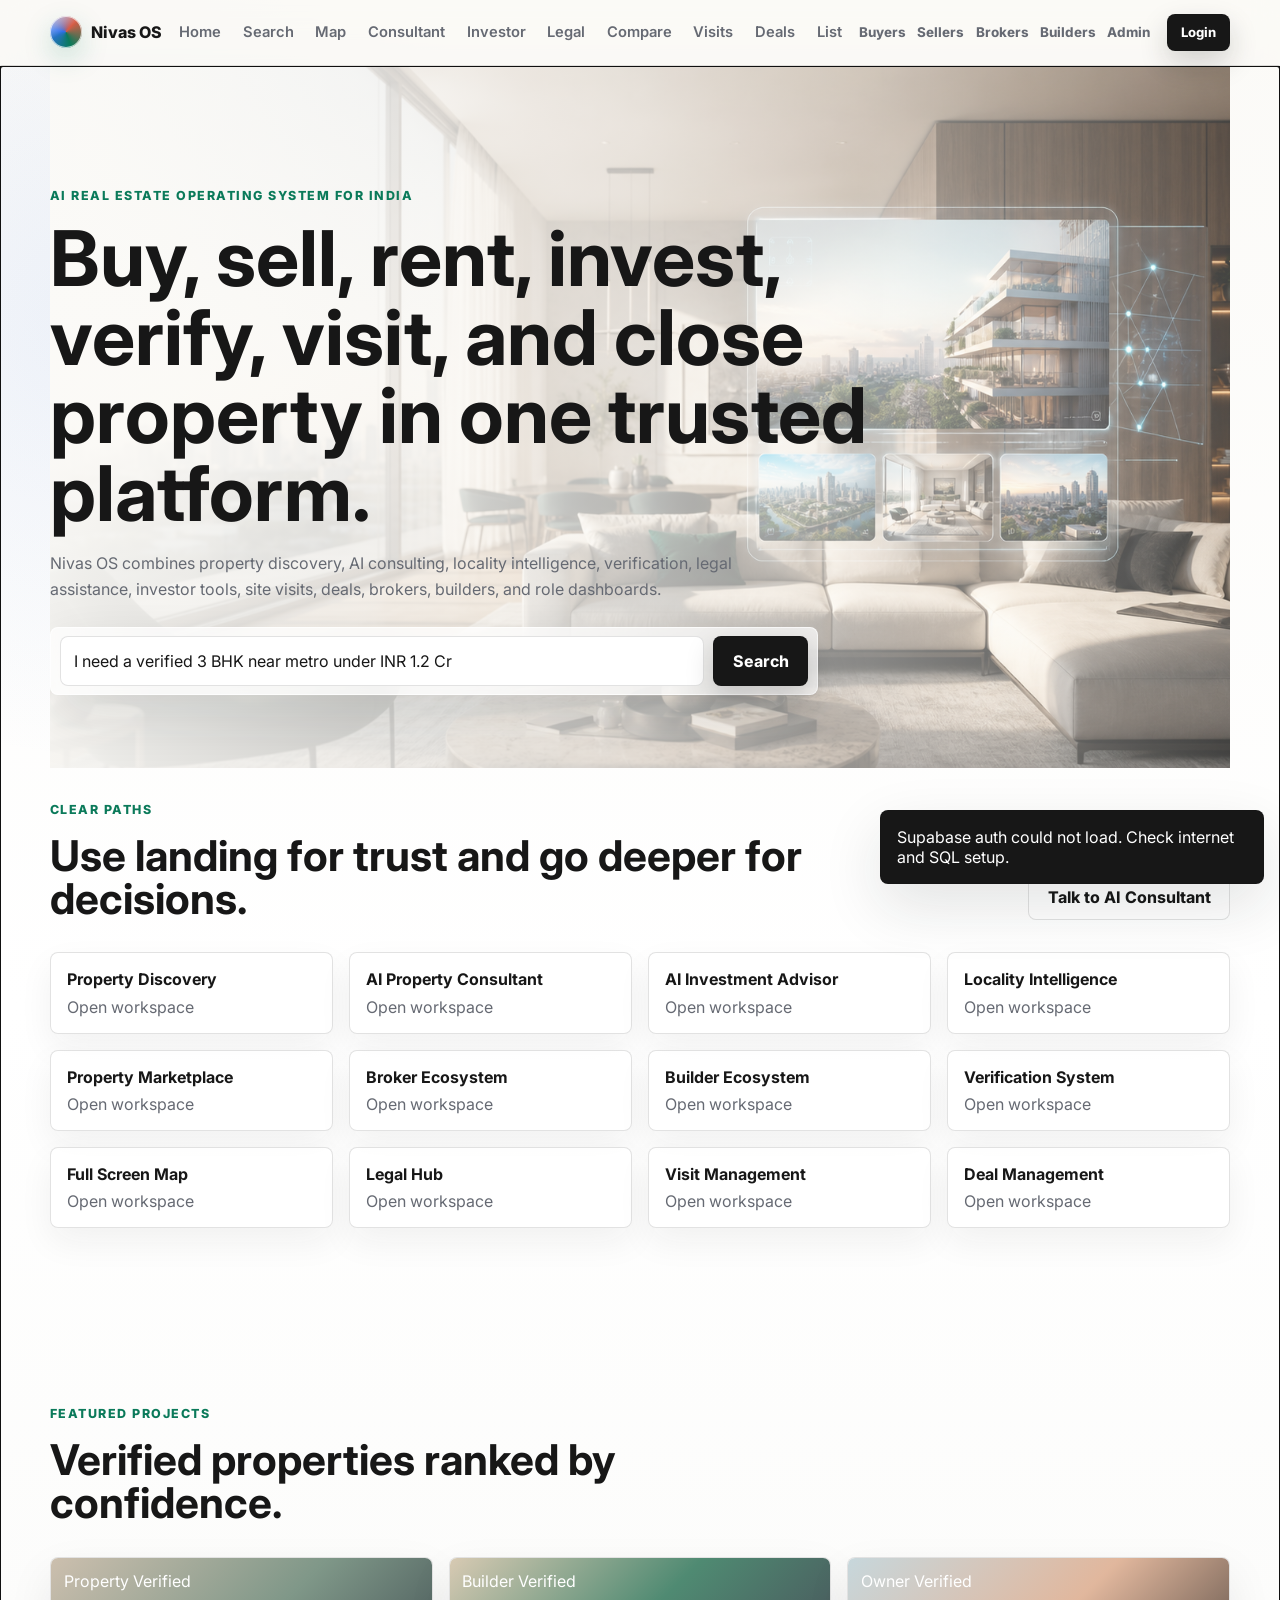
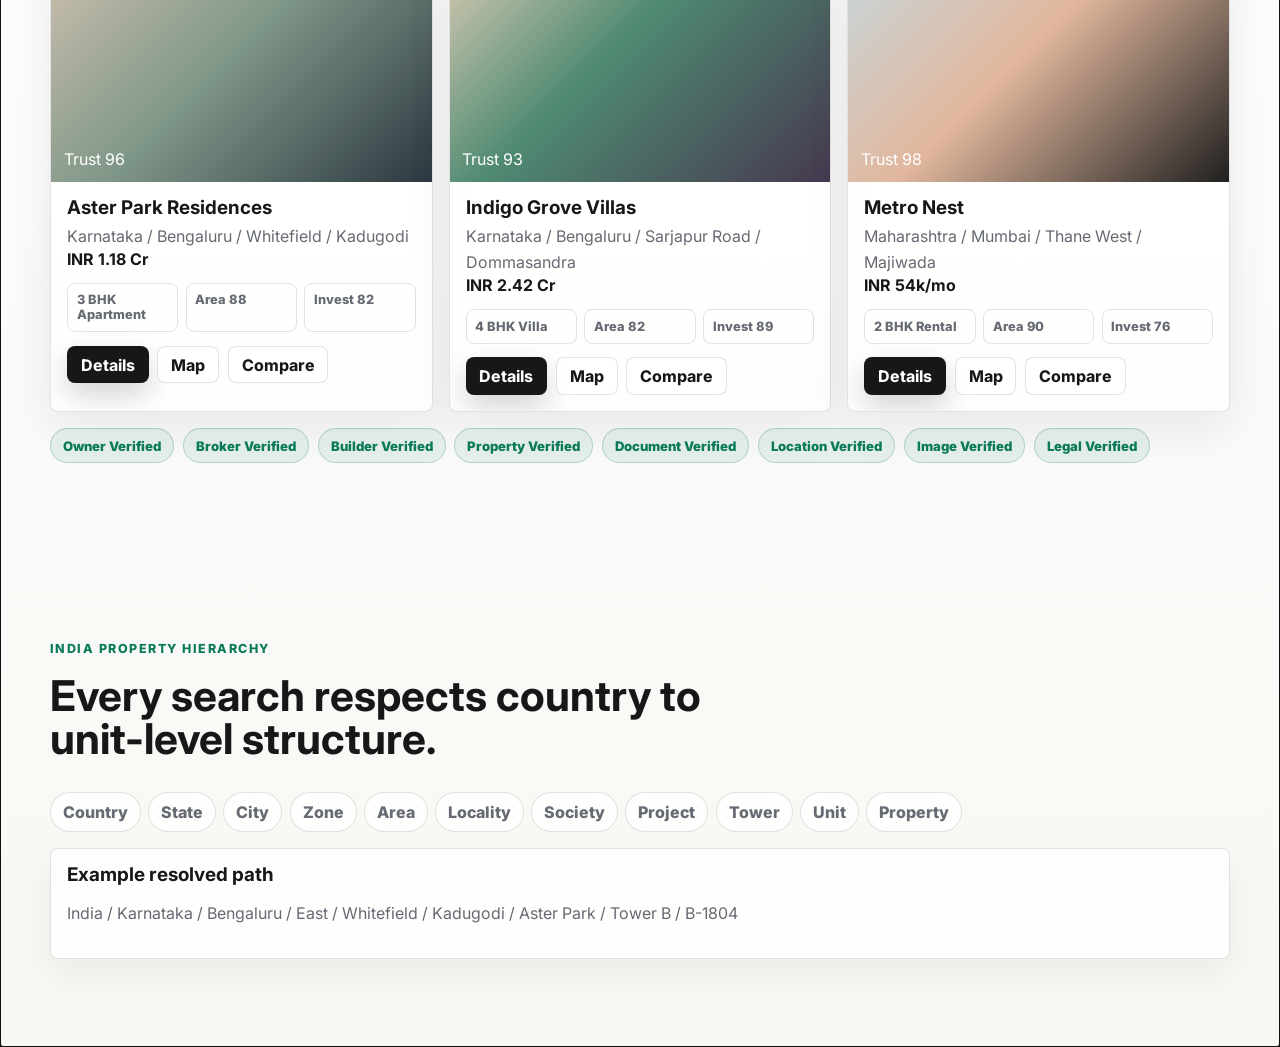
==== commit f756beca: "Bust cached frontend assets" ====
--- a/index.html
+++ b/index.html
@@ -14,13 +14,13 @@
       href="https://fonts.googleapis.com/css2?family=Inter:wght@400;500;600;700;800&display=swap"
       rel="stylesheet"
     />
-    <link rel="stylesheet" href="/styles.css" />
+    <link rel="stylesheet" href="/styles.css?v=20260607-fbda63d" />
   </head>
   <body>
     <a class="skip-link" href="#app">Skip to content</a>
     <div id="shell"></div>
     <main id="app" tabindex="-1"></main>
     <div id="drawer-root"></div>
-    <script src="/app.js"></script>
+    <script src="/app.js?v=20260607-fbda63d"></script>
   </body>
 </html>
--- a/styles.css
+++ b/styles.css
@@ -1441,6 +1441,8 @@
 }
 
 .ai-search input,
+.search-console input,
+.search-console select,
 .filter-grid select,
 .chat-panel textarea {
   width: 100%;
@@ -1492,6 +1494,80 @@
 .filter-grid {
   grid-template-columns: repeat(5, 1fr);
   margin-bottom: 1rem;
+}
+
+.search-console {
+  display: grid;
+  grid-template-columns: minmax(14rem, 1.5fr) repeat(5, minmax(9rem, 1fr));
+  gap: 0.85rem;
+  align-items: end;
+  border: 1px solid var(--line);
+  border-radius: var(--radius);
+  background: rgba(255, 255, 255, 0.84);
+  padding: 1rem;
+  box-shadow: 0 14px 34px rgba(27, 30, 37, 0.06);
+}
+
+.search-guide {
+  display: grid;
+  gap: 1rem;
+  margin-bottom: 1rem;
+  border: 1px solid var(--line);
+  border-radius: var(--radius);
+  background: rgba(255, 255, 255, 0.86);
+  padding: 1rem;
+  box-shadow: 0 14px 34px rgba(27, 30, 37, 0.06);
+}
+
+.search-guide h3,
+.search-guide p {
+  margin: 0;
+}
+
+.search-guide p {
+  color: var(--muted);
+}
+
+.search-preset-row {
+  display: flex;
+  flex-wrap: wrap;
+  gap: 0.55rem;
+}
+
+.search-preset-row button {
+  border: 1px solid var(--line);
+  border-radius: 999px;
+  background: #fff;
+  color: var(--ink);
+  padding: 0.6rem 0.78rem;
+  font-weight: 850;
+}
+
+.search-preset-row button:hover,
+.search-preset-row button:focus-visible {
+  border-color: var(--line-strong);
+  box-shadow: 0 8px 20px rgba(27, 30, 37, 0.1);
+}
+
+.search-console label {
+  display: grid;
+  gap: 0.35rem;
+  color: var(--muted);
+  font-size: 0.82rem;
+  font-weight: 850;
+}
+
+.search-actions {
+  grid-column: 1 / -1;
+  display: flex;
+  flex-wrap: wrap;
+  gap: 0.65rem;
+}
+
+.search-summary {
+  margin: 1rem 0;
+  color: var(--muted);
+  font-weight: 750;
 }
 
 .board-grid,
@@ -1525,6 +1601,42 @@
 .panel p,
 .filter-grid label {
   color: var(--muted);
+}
+
+.source-note {
+  display: grid;
+  gap: 0.35rem;
+  margin: 1rem 0;
+  border: 1px solid var(--line);
+  border-radius: var(--radius);
+  background: rgba(246, 244, 239, 0.8);
+  padding: 0.85rem;
+}
+
+.source-note span,
+.compact-import p {
+  color: var(--muted);
+}
+
+.compact-import {
+  margin-top: 1rem;
+  border: 0;
+  background: transparent;
+  padding: 0;
+  box-shadow: none;
+}
+
+.compact-import h3,
+.compact-import p {
+  margin: 0;
+}
+
+.compact-import textarea {
+  min-height: 15rem;
+  font-family: "SFMono-Regular", Consolas, "Liberation Mono", monospace;
+  font-size: 0.82rem;
+  line-height: 1.55;
+  white-space: pre;
 }
 
 .metric-grid strong,
@@ -1663,6 +1775,163 @@
   position: absolute;
   inset: 0;
   z-index: 1;
+}
+
+.map-command-center {
+  position: absolute;
+  top: 1rem;
+  left: 1rem;
+  right: 1rem;
+  z-index: 5;
+  display: grid;
+  gap: 0.65rem;
+  max-width: 44rem;
+  border: 1px solid var(--line);
+  border-radius: var(--radius);
+  background: rgba(255, 255, 255, 0.88);
+  padding: 0.75rem;
+  box-shadow: 0 18px 44px rgba(27, 30, 37, 0.13);
+  backdrop-filter: blur(16px);
+}
+
+.map-search-bar {
+  display: grid;
+  grid-template-columns: 1fr auto;
+  gap: 0.55rem;
+}
+
+.map-search-bar input {
+  min-width: 0;
+  border: 1px solid var(--line);
+  border-radius: var(--radius);
+  background: #fff;
+  color: var(--ink);
+  padding: 0.75rem 0.8rem;
+  outline: 0;
+}
+
+.map-action-row {
+  display: flex;
+  flex-wrap: wrap;
+  gap: 0.45rem;
+}
+
+.map-action-row button {
+  border: 1px solid var(--line);
+  border-radius: 999px;
+  background: #fff;
+  color: var(--ink);
+  padding: 0.52rem 0.72rem;
+  font-size: 0.82rem;
+  font-weight: 850;
+}
+
+.map-action-row button:hover,
+.map-action-row button:focus-visible {
+  border-color: var(--line-strong);
+  box-shadow: 0 8px 20px rgba(27, 30, 37, 0.1);
+}
+
+.map-search-results {
+  display: grid;
+  gap: 0.45rem;
+  max-height: 13rem;
+  overflow: auto;
+  color: var(--muted);
+  font-size: 0.86rem;
+}
+
+.map-search-results button {
+  display: grid;
+  gap: 0.18rem;
+  width: 100%;
+  border: 1px solid var(--line);
+  border-radius: var(--radius);
+  background: rgba(255, 255, 255, 0.92);
+  color: var(--ink);
+  padding: 0.65rem;
+  text-align: left;
+}
+
+.map-search-results span,
+.map-insight-panel p {
+  color: var(--muted);
+}
+
+.map-insight-panel {
+  display: grid;
+  gap: 0.55rem;
+  border: 1px solid var(--line);
+  border-radius: var(--radius);
+  background: rgba(255, 255, 255, 0.9);
+  padding: 1rem;
+}
+
+.map-insight-panel h3,
+.map-insight-panel p {
+  margin: 0;
+}
+
+.listing-map-card {
+  display: grid;
+  gap: 1rem;
+  border: 1px solid var(--line);
+  border-radius: var(--radius);
+  background: rgba(255, 255, 255, 0.82);
+  padding: 1rem;
+  box-shadow: 0 18px 42px rgba(27, 30, 37, 0.07);
+}
+
+.listing-map-card h3,
+.listing-map-card p {
+  margin: 0;
+}
+
+.listing-map-card p {
+  color: var(--muted);
+}
+
+.location-presets {
+  display: flex;
+  flex-wrap: wrap;
+  gap: 0.55rem;
+}
+
+.location-presets button {
+  border: 1px solid var(--line);
+  border-radius: 999px;
+  background: #fff;
+  color: var(--ink);
+  padding: 0.6rem 0.85rem;
+  font-weight: 850;
+  cursor: pointer;
+  transition: transform 180ms ease, border-color 180ms ease, box-shadow 180ms ease;
+}
+
+.location-presets button:hover,
+.location-presets button:focus-visible {
+  border-color: rgba(23, 23, 23, 0.24);
+  box-shadow: 0 10px 24px rgba(27, 30, 37, 0.1);
+  transform: translateY(-1px);
+}
+
+.listing-map-shell {
+  position: relative;
+  min-height: 24rem;
+  overflow: hidden;
+  border: 1px solid var(--line);
+  border-radius: var(--radius);
+  background: #e9eee8;
+}
+
+.listing-map-picker {
+  position: absolute;
+  inset: 0;
+  z-index: 1;
+}
+
+.map-helper {
+  font-size: 0.92rem;
 }
 
 .map-loading {
@@ -1976,7 +2245,8 @@
 @media (max-width: 1100px) {
   .module-grid,
   .metric-grid,
-  .filter-grid {
+  .filter-grid,
+  .search-console {
     grid-template-columns: repeat(2, 1fr);
   }
 
@@ -2006,6 +2276,7 @@
   .metric-grid,
   .score-grid,
   .filter-grid,
+  .search-console,
   .board-grid,
   .checklist-grid,
   .mini-score,
@@ -2021,4 +2292,19 @@
   .landing-hero::after {
     background: rgba(251, 250, 247, 0.9);
   }
-}
+
+  .map-command-center {
+    top: 0.75rem;
+    left: 0.75rem;
+    right: 0.75rem;
+    max-width: none;
+  }
+
+  .map-search-bar {
+    grid-template-columns: 1fr;
+  }
+
+  .map-action-row button {
+    flex: 1 1 auto;
+  }
+}
